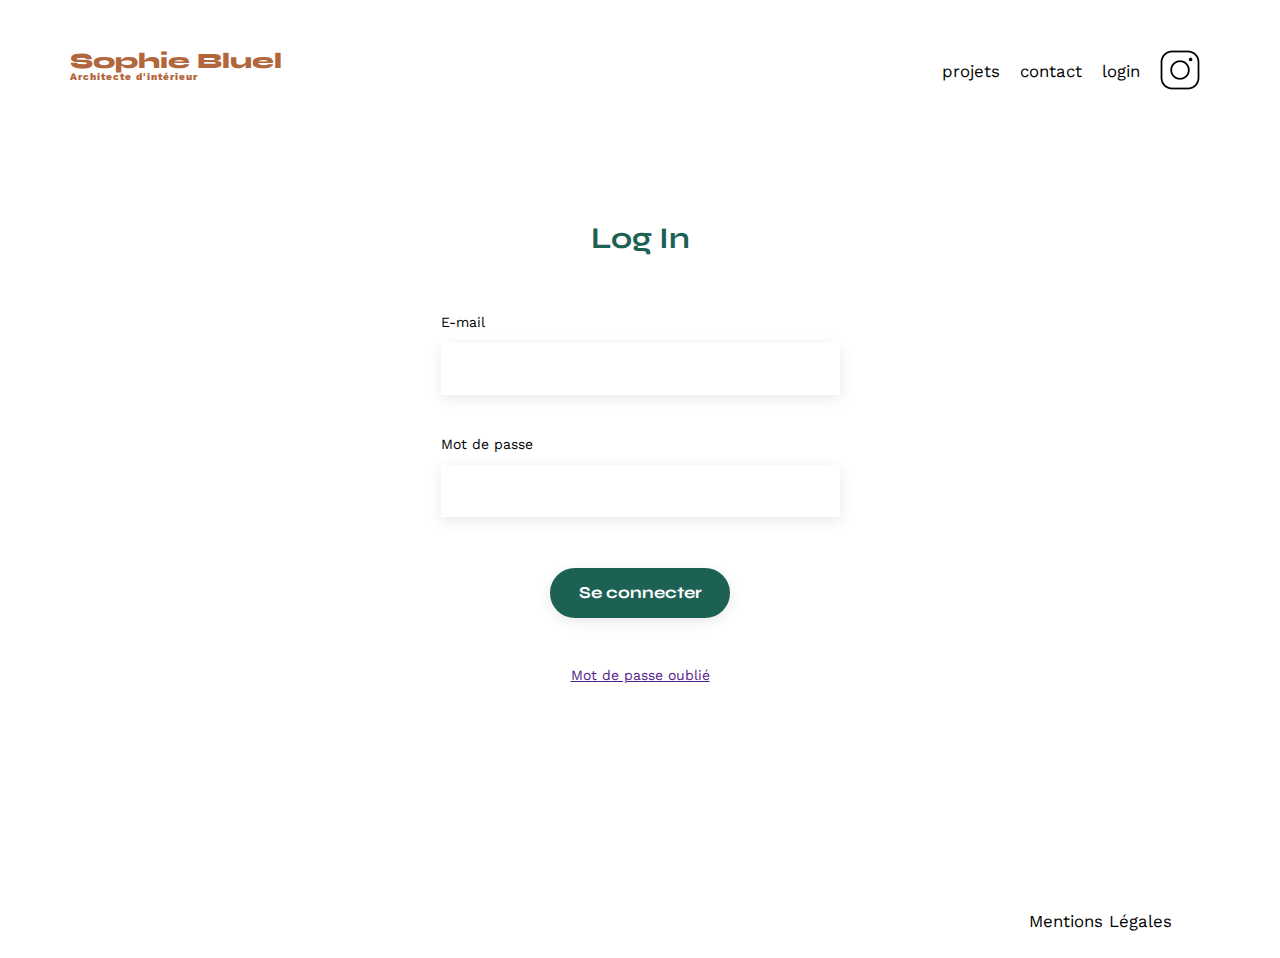
==== FrontEnd/login.html @ 2cf45228 "Ajout de la page login.idex" ====
<!DOCTYPE html>
<html lang="fr">
<head>
	<meta charset="UTF-8">
	<title>Sophie Bluel - Architecte d'intérieur</title>
	<meta name="viewport" content="width=device-width, initial-scale=1.0">
	<link rel="preconnect" href="https://fonts.googleapis.com">
	<link rel="preconnect" href="https://fonts.gstatic.com" crossorigin>
	<link href="https://fonts.googleapis.com/css2?family=Syne:wght@700;800&family=Work+Sans&display=swap" rel="stylesheet">
	<meta name="description" content="">
	<link rel="stylesheet" href="./assets/style.css">
	<script src="./assets/scripts/index.js" defer></script>
</head>
<body>
<header>
	<h1>Sophie Bluel <span>Architecte d'intérieur</span></h1>
	<nav>
		<ul>
			<li>projets</li>
			<li>contact</li>
			<li>login</li>
			<li><img src="./assets/icons/instagram.png" alt="Instagram"></li>
		</ul>
	</nav>
</header>
<main>
	<section class="login">
        <h2>Log In</h2>
        <div class="alreadyLogged__error">
        </div>
        <form action="" method="" class="login__form" onsubmit="return false">
            <label for="email">E-mail</label>
            <input type="email" name="email" id="email" required>
            <div class="loginEmail__error">
            </div>
            <label for="password">Mot de passe</label>
            <input type="password" name="password" id="password" required>
            <div class="loginMdp__error">
            </div>
            <input type="submit" value="Se connecter" id="submit">
        </form> 
        <a href="">Mot de passe oublié</a>
    </section>
</main>
<footer>
	<nav>
		<ul>
			<li>Mentions Légales</li>
		</ul>
	</nav>
</footer>
</body>
</html>
---- FrontEnd/assets/style.css ----
/* http://meyerweb.com/eric/tools/css/reset/
   v2.0 | 20110126
   License: none (public domain)
*/

html, body, div, span, applet, object, iframe,
h1, h2, h3, h4, h5, h6, p, blockquote, pre,
a, abbr, acronym, address, big, cite, code,
del, dfn, em, img, ins, kbd, q, s, samp,
small, strike, strong, sub, sup, tt, var,
b, u, i, center,
dl, dt, dd, ol, ul, li,
fieldset, form, label, legend,
table, caption, tbody, tfoot, thead, tr, th, td,
article, aside, canvas, details, embed,
figure, figcaption, footer, header, hgroup,
menu, nav, output, ruby, section, summary,
time, mark, audio, video {
	margin: 0;
	padding: 0;
	border: 0;
	font-size: 100%;
	font: inherit;
	vertical-align: baseline;
}
/* HTML5 display-role reset for older browsers */
article, aside, details, figcaption, figure,
footer, header, hgroup, menu, nav, section {
	display: block;
}
body {
	line-height: 1;
}
ol, ul {
	list-style: none;
}
blockquote, q {
	quotes: none;
}
blockquote:before, blockquote:after,
q:before, q:after {
	content: '';
	content: none;
}
table {
	border-collapse: collapse;
	border-spacing: 0;
}
/** end reset css**/
body {
	max-width: 1140px;
	margin:auto;
	font-family: 'Work Sans' ;
	font-size: 14px;
}
header {
	display: flex;
	justify-content: space-between;
	margin: 50px 0
}
section {
	margin: 50px 0
}

h1{
	display: flex;
	flex-direction: column;
	font-family: 'Syne';
	font-size: 22px;
	font-weight: 800;
	color: #B1663C
}

h1 > span {
	font-family: 'Work Sans';
	font-size:10px;
	letter-spacing: 0.1em;
;
}

h2{
	font-family: 'Syne';
	font-weight: 700;
	font-size: 30px;
	color: #1D6154
}
nav ul {
	display: flex;
	align-items: center;
	list-style-type: none;

}
nav li {
	padding: 0 10px;
	font-size: 1.2em;
}

li:hover {
	color: #B1663C;
}
#introduction {
	display: flex;
	align-items: center;
}
#introduction figure {
	flex: 1
}
#introduction img {
	display: block;
	margin: auto;
	width: 80%;
}

#introduction article {
	flex: 1
}
#introduction h2 {
	margin-bottom: 1em;
}

#introduction p {
	margin-bottom: 0.5em;
}
#portfolio h2 {
	text-align: center;
	margin-bottom: 1em;
}
.btns{
	display: flex;
	justify-content: center;
	align-items: center;
	gap:10px;
	margin-bottom: 50px;
}


/* Styles pour des boutons pour chaque categorie*/
.btn{
	text-align: center;
	font-family: Syne;
	font-size: 16px;
	font-style: normal;
	font-weight: 700;
	line-height: normal;
	height: 37px;
	border: 1px solid #1D6154;
    border-radius: 60px;
    color: #1D6154;
	background: #FFF;
}
.btnTous{
    width: 100px;
}
.btn1 {
    width: 100px;
}

.btn2 {
    width: 157px;
}

.btn3{
    width: 198px;
}
.btn_active{
	background: #1D6154;
	color: #FFF;

}
.gallery {
	width: 100%;
	display: grid;
	grid-template-columns: 1fr 1fr 1fr;
	grid-column-gap: 20px;
	grid-row-gap: 20px;
}

.gallery img {
	width: 100%;

}
#contact {
	width: 50%;
margin: auto;
}
#contact > * {
	text-align: center;

}
#contact h2{
	margin-bottom: 20px;
}
#contact form {
	text-align: left;
	margin-top:30px;
	display: flex;
	flex-direction: column;
}

#contact input {
	height: 50px;
	font-size: 1.2em;
	border: none;
	box-shadow: 0px 4px 14px rgba(0, 0, 0, 0.09);
}
#contact label {
	margin: 2em 0 1em 0;
}
#contact textarea {
	border: none;
	box-shadow: 0px 4px 14px rgba(0, 0, 0, 0.09);
}

input[type="submit"]{
	font-family: 'Syne';
	font-weight: 700;
	color: white;
	background-color: #1D6154;
	margin : 2em auto ;
	width: 180px;
	text-align: center;
	border-radius: 60px ;
}

footer nav ul {
	display: flex;
	justify-content: flex-end;
	margin: 2em
}

/*style de la page  de conexion*/
.login{
    display: flex;
    flex-direction: column;
    justify-content: center;
    align-items: center;
    height: 80vh;
}
.login a{
    text-decoration: underline;
    margin-bottom: 100px;
    
}
  .login__form {
    display: flex;
    flex-direction: column;
    margin-top: 20px;
    width: 35%;
  }

  .login__form input {
    height: 50px;
    font-size: 1.2em;
    border: none;
    box-shadow: 0px 4px 14px rgba(0, 0, 0, 0.09);
  }
  
  .login__form label {
    margin: 3em 0 1em 0;
  }
  
  .login__form textarea {
    box-shadow: 0px 4px 14px rgba(0, 0, 0, 0.09);
  }
  
  .login__form input[type=submit] {
    font-family: "Syne";
    font-weight: 700;
    color: white;
    background-color: #1D6154;
    border: 2px solid #1D6154;
    margin: 3em auto;
    width: 180px;
    text-align: center;
    border-radius: 60px;
    
  }
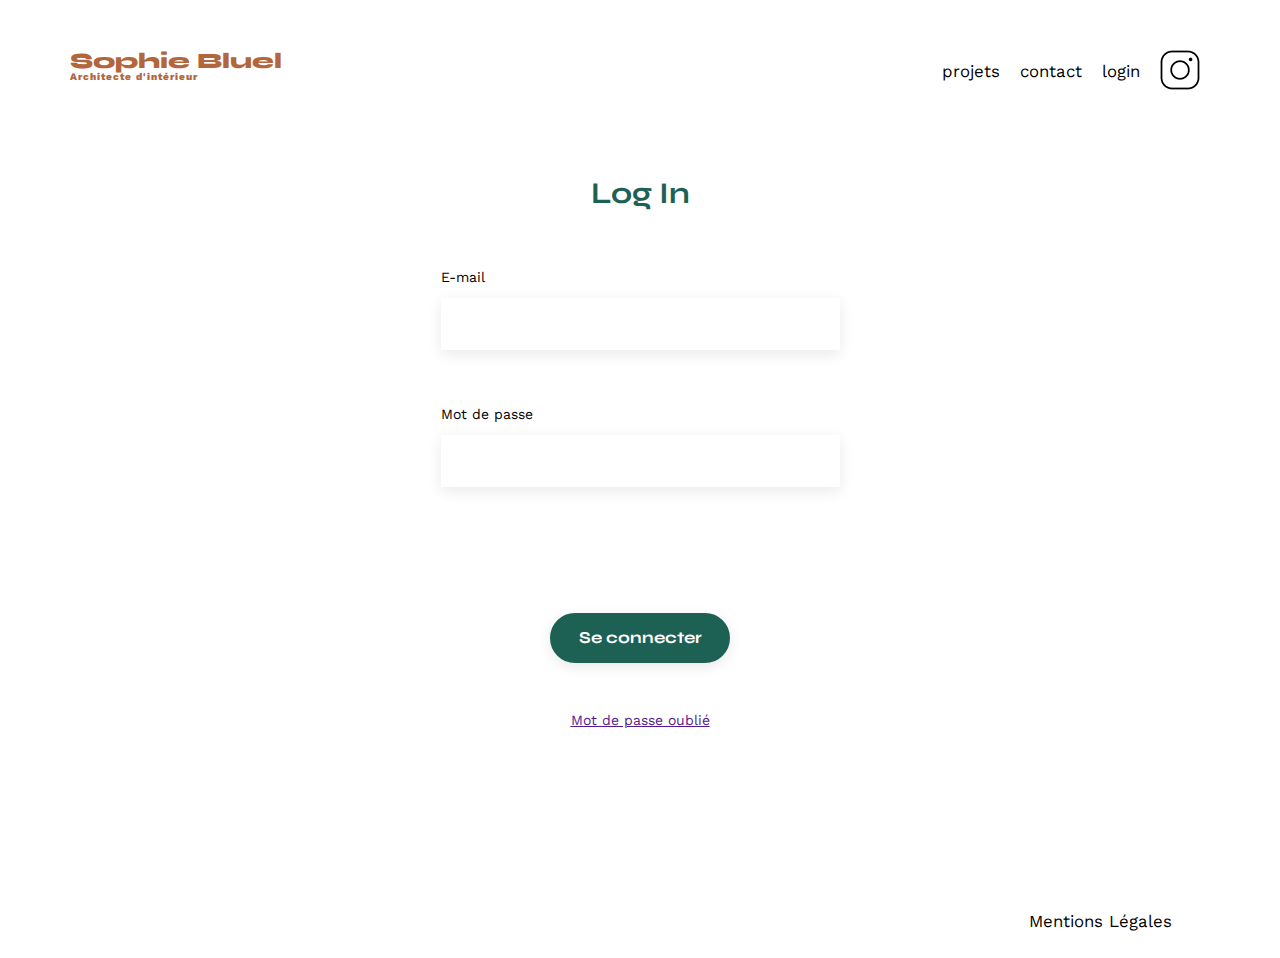
==== commit c687eb3c: "Ajout de la page login.js" ====
--- a/FrontEnd/login.html
+++ b/FrontEnd/login.html
@@ -9,7 +9,7 @@
 	<link href="https://fonts.googleapis.com/css2?family=Syne:wght@700;800&family=Work+Sans&display=swap" rel="stylesheet">
 	<meta name="description" content="">
 	<link rel="stylesheet" href="./assets/style.css">
-	<script src="./assets/scripts/index.js" defer></script>
+	<script src="./assets/scripts/login.js" defer></script>
 </head>
 <body>
 <header>
@@ -24,21 +24,18 @@
 	</nav>
 </header>
 <main>
-	<section class="login">
-        <h2>Log In</h2>
-        <div class="alreadyLogged__error">
-        </div>
-        <form action="" method="" class="login__form" onsubmit="return false">
+    <section class="login">
+        <h2>Log In</h2>  
+        <form action="" method="post" class="login_form" onsubmit="return false">
             <label for="email">E-mail</label>
             <input type="email" name="email" id="email" required>
-            <div class="loginEmail__error">
-            </div>
+            <div class="loginEmail_error"></div> <!-- Élément pour afficher les erreurs d'e-mail -->
             <label for="password">Mot de passe</label>
             <input type="password" name="password" id="password" required>
-            <div class="loginMdp__error">
-            </div>
-            <input type="submit" value="Se connecter" id="submit">
-        </form> 
+            <div class="loginMdp_error"></div> <!-- Élément pour afficher les erreurs de mot de passe -->
+            <div class="error"></div>
+            <input type="submit" value="Se connecter" id="submit">    
+        </form>
         <a href="">Mot de passe oublié</a>
     </section>
 </main>
--- a/FrontEnd/assets/style.css
+++ b/FrontEnd/assets/style.css
@@ -3,19 +3,87 @@
    License: none (public domain)
 */
 
-html, body, div, span, applet, object, iframe,
-h1, h2, h3, h4, h5, h6, p, blockquote, pre,
-a, abbr, acronym, address, big, cite, code,
-del, dfn, em, img, ins, kbd, q, s, samp,
-small, strike, strong, sub, sup, tt, var,
-b, u, i, center,
-dl, dt, dd, ol, ul, li,
-fieldset, form, label, legend,
-table, caption, tbody, tfoot, thead, tr, th, td,
-article, aside, canvas, details, embed,
-figure, figcaption, footer, header, hgroup,
-menu, nav, output, ruby, section, summary,
-time, mark, audio, video {
+html,
+body,
+div,
+span,
+applet,
+object,
+iframe,
+h1,
+h2,
+h3,
+h4,
+h5,
+h6,
+p,
+blockquote,
+pre,
+a,
+abbr,
+acronym,
+address,
+big,
+cite,
+code,
+del,
+dfn,
+em,
+img,
+ins,
+kbd,
+q,
+s,
+samp,
+small,
+strike,
+strong,
+sub,
+sup,
+tt,
+var,
+b,
+u,
+i,
+center,
+dl,
+dt,
+dd,
+ol,
+ul,
+li,
+fieldset,
+form,
+label,
+legend,
+table,
+caption,
+tbody,
+tfoot,
+thead,
+tr,
+th,
+td,
+article,
+aside,
+canvas,
+details,
+embed,
+figure,
+figcaption,
+footer,
+header,
+hgroup,
+menu,
+nav,
+output,
+ruby,
+section,
+summary,
+time,
+mark,
+audio,
+video {
 	margin: 0;
 	padding: 0;
 	border: 0;
@@ -23,46 +91,68 @@
 	font: inherit;
 	vertical-align: baseline;
 }
+
 /* HTML5 display-role reset for older browsers */
-article, aside, details, figcaption, figure,
-footer, header, hgroup, menu, nav, section {
+article,
+aside,
+details,
+figcaption,
+figure,
+footer,
+header,
+hgroup,
+menu,
+nav,
+section {
 	display: block;
 }
+
 body {
 	line-height: 1;
 }
-ol, ul {
+
+ol,
+ul {
 	list-style: none;
 }
-blockquote, q {
+
+blockquote,
+q {
 	quotes: none;
 }
-blockquote:before, blockquote:after,
-q:before, q:after {
+
+blockquote:before,
+blockquote:after,
+q:before,
+q:after {
 	content: '';
 	content: none;
 }
+
 table {
 	border-collapse: collapse;
 	border-spacing: 0;
 }
+
 /** end reset css**/
 body {
 	max-width: 1140px;
-	margin:auto;
-	font-family: 'Work Sans' ;
+	margin: auto;
+	font-family: 'Work Sans';
 	font-size: 14px;
 }
+
 header {
 	display: flex;
 	justify-content: space-between;
 	margin: 50px 0
 }
+
 section {
 	margin: 50px 0
 }
 
-h1{
+h1 {
 	display: flex;
 	flex-direction: column;
 	font-family: 'Syne';
@@ -71,25 +161,27 @@
 	color: #B1663C
 }
 
-h1 > span {
+h1>span {
 	font-family: 'Work Sans';
-	font-size:10px;
+	font-size: 10px;
 	letter-spacing: 0.1em;
-;
-}
-
-h2{
+	;
+}
+
+h2 {
 	font-family: 'Syne';
 	font-weight: 700;
 	font-size: 30px;
 	color: #1D6154
 }
+
 nav ul {
 	display: flex;
 	align-items: center;
 	list-style-type: none;
 
 }
+
 nav li {
 	padding: 0 10px;
 	font-size: 1.2em;
@@ -98,13 +190,16 @@
 li:hover {
 	color: #B1663C;
 }
+
 #introduction {
 	display: flex;
 	align-items: center;
 }
+
 #introduction figure {
 	flex: 1
 }
+
 #introduction img {
 	display: block;
 	margin: auto;
@@ -114,6 +209,7 @@
 #introduction article {
 	flex: 1
 }
+
 #introduction h2 {
 	margin-bottom: 1em;
 }
@@ -121,21 +217,23 @@
 #introduction p {
 	margin-bottom: 0.5em;
 }
+
 #portfolio h2 {
 	text-align: center;
 	margin-bottom: 1em;
 }
-.btns{
+
+.btns {
 	display: flex;
 	justify-content: center;
 	align-items: center;
-	gap:10px;
+	gap: 10px;
 	margin-bottom: 50px;
 }
 
 
 /* Styles pour des boutons pour chaque categorie*/
-.btn{
+.btn {
 	text-align: center;
 	font-family: Syne;
 	font-size: 16px;
@@ -144,29 +242,33 @@
 	line-height: normal;
 	height: 37px;
 	border: 1px solid #1D6154;
-    border-radius: 60px;
-    color: #1D6154;
+	border-radius: 60px;
+	color: #1D6154;
 	background: #FFF;
 }
-.btnTous{
-    width: 100px;
-}
+
+.btnTous {
+	width: 100px;
+}
+
 .btn1 {
-    width: 100px;
+	width: 100px;
 }
 
 .btn2 {
-    width: 157px;
-}
-
-.btn3{
-    width: 198px;
-}
-.btn_active{
+	width: 157px;
+}
+
+.btn3 {
+	width: 198px;
+}
+
+.btn_active {
 	background: #1D6154;
 	color: #FFF;
 
 }
+
 .gallery {
 	width: 100%;
 	display: grid;
@@ -181,18 +283,21 @@
 }
 #contact {
 	width: 50%;
-margin: auto;
-}
-#contact > * {
-	text-align: center;
-
-}
-#contact h2{
+	margin: auto;
+}
+
+#contact>* {
+	text-align: center;
+
+}
+
+#contact h2 {
 	margin-bottom: 20px;
 }
+
 #contact form {
 	text-align: left;
-	margin-top:30px;
+	margin-top: 30px;
 	display: flex;
 	flex-direction: column;
 }
@@ -210,69 +315,77 @@
 	border: none;
 	box-shadow: 0px 4px 14px rgba(0, 0, 0, 0.09);
 }
-
-input[type="submit"]{
+input[type="submit"] {
 	font-family: 'Syne';
 	font-weight: 700;
 	color: white;
 	background-color: #1D6154;
-	margin : 2em auto ;
+	margin: 2em auto;
 	width: 180px;
 	text-align: center;
-	border-radius: 60px ;
-}
-
+	border-radius: 60px;
+}
 footer nav ul {
 	display: flex;
 	justify-content: flex-end;
 	margin: 2em
 }
-
 /*style de la page  de conexion*/
-.login{
-    display: flex;
-    flex-direction: column;
-    justify-content: center;
-    align-items: center;
-    height: 80vh;
-}
-.login a{
-    text-decoration: underline;
-    margin-bottom: 100px;
-    
-}
-  .login__form {
-    display: flex;
-    flex-direction: column;
-    margin-top: 20px;
-    width: 35%;
-  }
-
-  .login__form input {
-    height: 50px;
-    font-size: 1.2em;
-    border: none;
-    box-shadow: 0px 4px 14px rgba(0, 0, 0, 0.09);
-  }
-  
-  .login__form label {
-    margin: 3em 0 1em 0;
-  }
-  
-  .login__form textarea {
-    box-shadow: 0px 4px 14px rgba(0, 0, 0, 0.09);
-  }
-  
-  .login__form input[type=submit] {
-    font-family: "Syne";
-    font-weight: 700;
-    color: white;
-    background-color: #1D6154;
-    border: 2px solid #1D6154;
-    margin: 3em auto;
-    width: 180px;
-    text-align: center;
-    border-radius: 60px;
-    
-  }
-  
+.login {
+	display: flex;
+	flex-direction: column;
+	justify-content: center;
+	align-items: center;
+	height: 80vh;
+}
+.login a {
+	text-decoration: underline;
+	margin-bottom: 100px;
+
+}
+.login_form {
+	display: flex;
+	flex-direction: column;
+	margin-top: 20px;
+	width: 35%;
+}
+.login_form input {
+	height: 50px;
+	font-size: 1.2em;
+	border: none;
+	box-shadow: 0px 4px 14px rgba(0, 0, 0, 0.09);
+}
+.login_form label {
+	margin: 3em 0 1em 0;
+}
+.login_form textarea {
+	box-shadow: 0px 4px 14px rgba(0, 0, 0, 0.09);
+}
+.login_form input[type=submit] {
+	font-family: "Syne";
+	font-weight: 700;
+	color: white;
+	background-color: #1D6154;
+	border: 2px solid #1D6154;
+	margin: 3em auto;
+	width: 180px;
+	text-align: center;
+	border-radius: 60px;
+}
+/* Style de base pour les messages d'erreur */
+.loginEmail_error,
+.loginMdp_error,
+.error {
+	color: red;
+	/* Couleur du texte en rouge */
+	font-size: 14px;
+	/* Taille de police */
+	margin-top: 15px;
+	/* Marge pour séparer du champ de saisie */
+
+}
+
+.error {
+	margin-bottom: 45px;
+	font-size: 20px;
+}